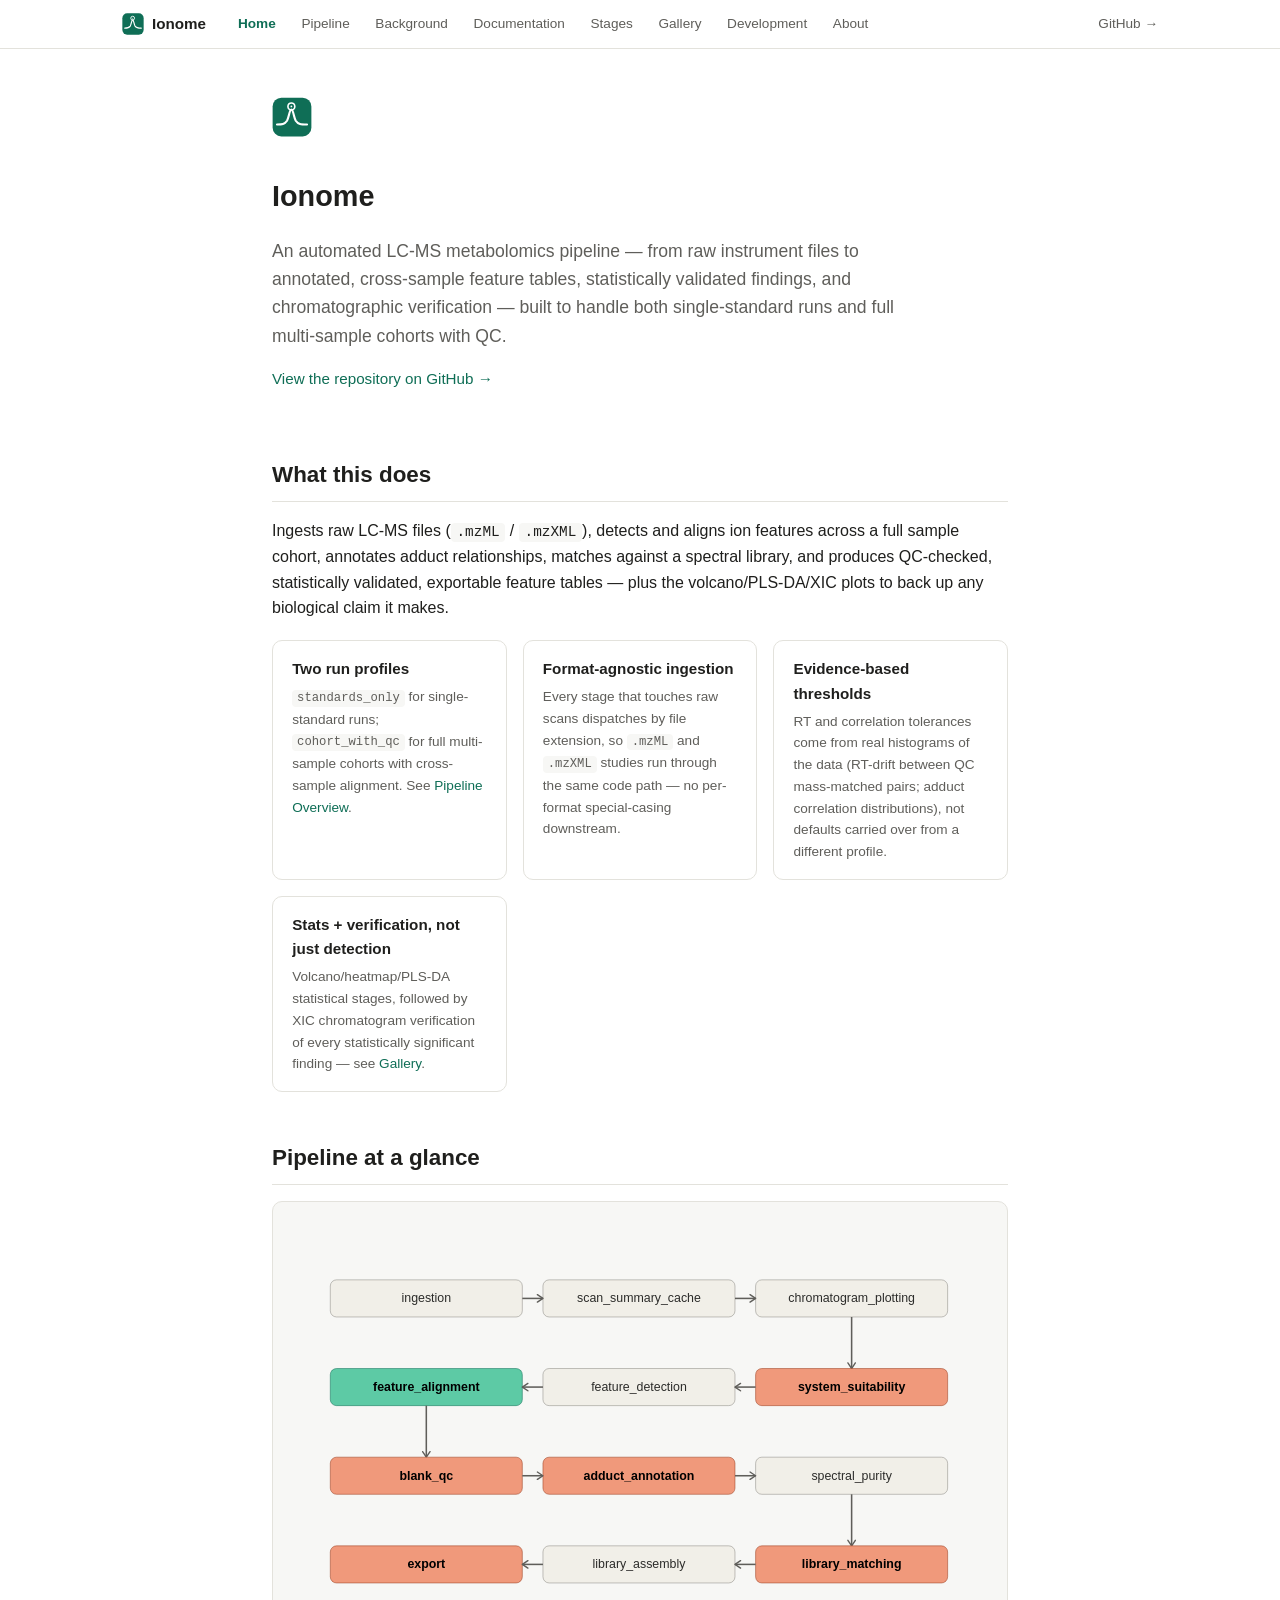
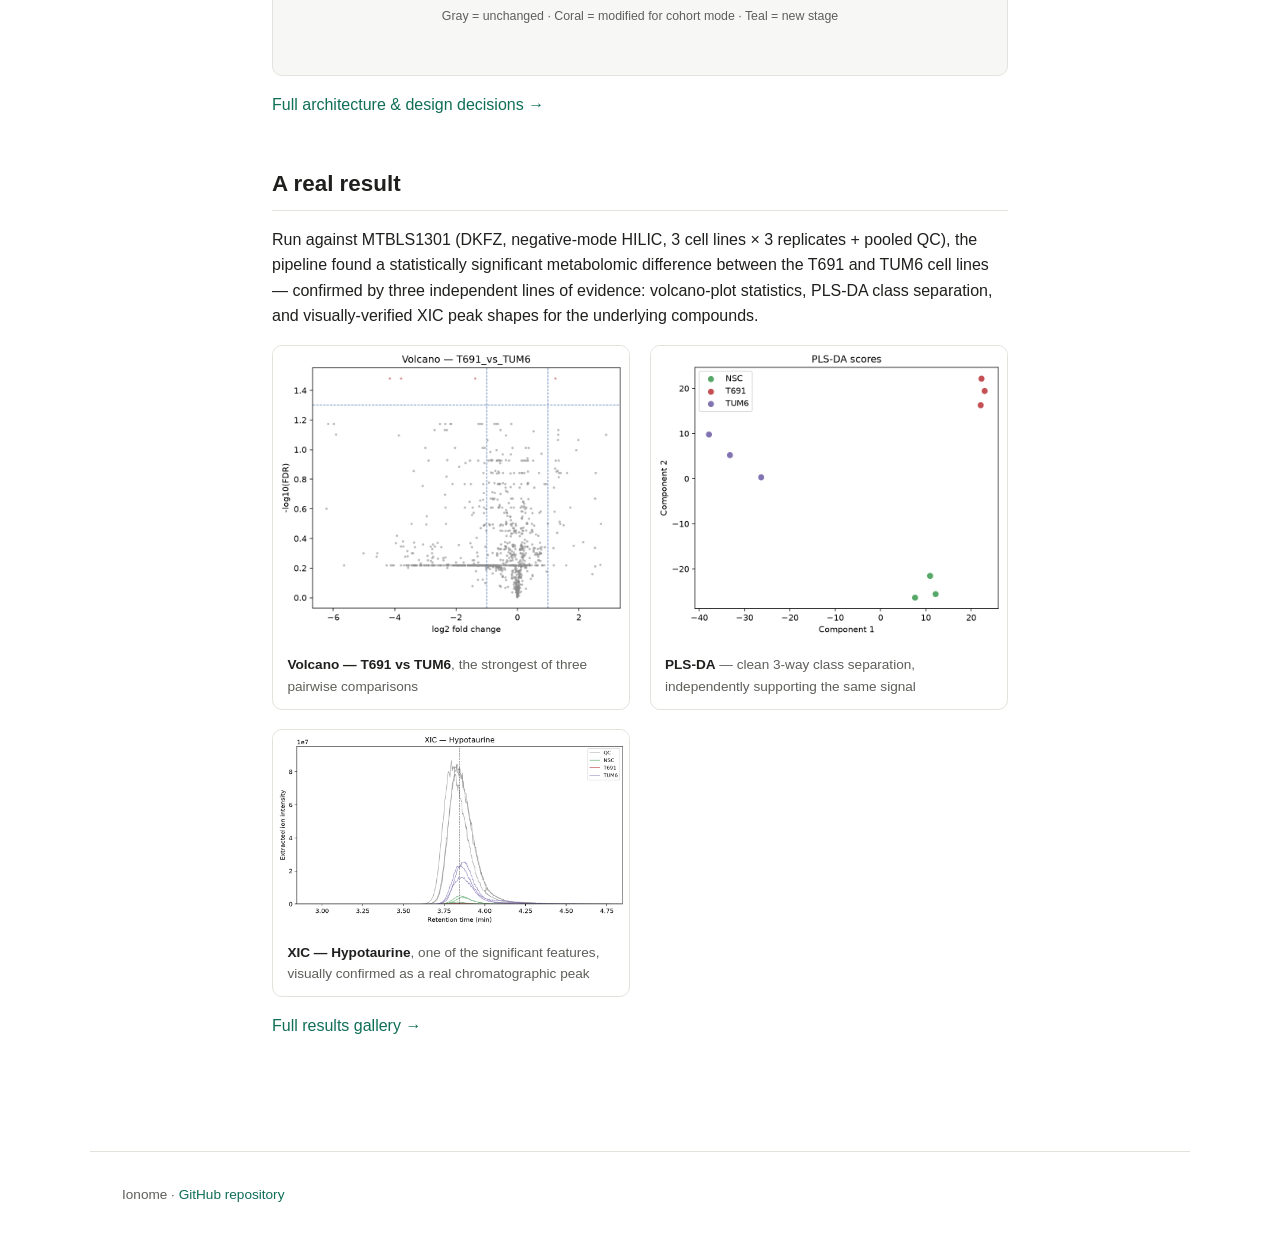
==== docs/index.html @ c23ceeff "restructure into unified workspace" ====
<!DOCTYPE html>
<html lang="en">
<head>
<meta charset="UTF-8">
<meta name="viewport" content="width=device-width, initial-scale=1.0">
<title>Ionome &mdash; Home</title>
<link rel="stylesheet" href="css/style.css">
<link rel="icon" type="image/svg+xml" href="assets/icons/favicon.svg">
<link rel="icon" type="image/png" sizes="32x32" href="assets/icons/favicon-32x32.png">
<link rel="icon" type="image/png" sizes="16x16" href="assets/icons/favicon-16x16.png">
<link rel="apple-touch-icon" href="assets/icons/apple-touch-icon.png">
<link rel="alternate icon" href="favicon.ico">
</head>
<body>

<nav class="site-nav">
  <div class="site-nav-inner">
    <a href="index.html" class="brand"><img src="assets/icons/favicon.svg" alt=""> Ionome</a>
    <a href="index.html" class="current">Home</a>
    <a href="pipeline.html">Pipeline</a>
    <a href="background.html">Background</a>
    <a href="documentation.html">Documentation</a>
    <a href="stages.html">Stages</a>
    <a href="gallery.html">Gallery</a>
    <a href="development.html">Development</a>
    <a href="about.html">About</a>
    <a class="gh-link" href="https://github.com/YOUR_USERNAME/YOUR_REPO" title="TODO: replace with the real repo URL">GitHub &rarr;</a>
  </div>
</nav>

<header class="hero">
  <img class="brand-icon" src="assets/icons/favicon.svg" alt="">
  <h1>Ionome</h1>
  <p class="tagline">
    An automated LC-MS metabolomics pipeline &mdash; from raw instrument files
    to annotated, cross-sample feature tables, statistically validated
    findings, and chromatographic verification &mdash; built to handle both
    single-standard runs and full multi-sample cohorts with QC.
  </p>
  <p class="links">
    <a href="https://github.com/YOUR_USERNAME/YOUR_REPO" title="TODO: replace with the real repo URL">View the repository on GitHub &rarr;</a>
  </p>
</header>

<div class="layout" style="display:block; max-width:800px;">
<main style="max-width:800px;">

<section id="feature-highlights">
  <h2>What this does</h2>
  <p>
    Ingests raw LC-MS files (<code>.mzML</code> / <code>.mzXML</code>),
    detects and aligns ion features across a full sample cohort, annotates
    adduct relationships, matches against a spectral library, and produces
    QC-checked, statistically validated, exportable feature tables &mdash;
    plus the volcano/PLS-DA/XIC plots to back up any biological claim it
    makes.
  </p>

  <div class="feature-list">
    <div class="feature">
      <h4>Two run profiles</h4>
      <p><code>standards_only</code> for single-standard runs; <code>cohort_with_qc</code>
      for full multi-sample cohorts with cross-sample alignment. See <a href="pipeline.html">Pipeline Overview</a>.</p>
    </div>
    <div class="feature">
      <h4>Format-agnostic ingestion</h4>
      <p>Every stage that touches raw scans dispatches by file extension, so
      <code>.mzML</code> and <code>.mzXML</code> studies run through the same
      code path &mdash; no per-format special-casing downstream.</p>
    </div>
    <div class="feature">
      <h4>Evidence-based thresholds</h4>
      <p>RT and correlation tolerances come from real histograms of the
      data (RT-drift between QC mass-matched pairs; adduct correlation
      distributions), not defaults carried over from a different profile.</p>
    </div>
    <div class="feature">
      <h4>Stats + verification, not just detection</h4>
      <p>Volcano/heatmap/PLS-DA statistical stages, followed by XIC
      chromatogram verification of every statistically significant
      finding &mdash; see <a href="gallery.html">Gallery</a>.</p>
    </div>
  </div>
</section>

<section id="pipeline-preview">
  <h2>Pipeline at a glance</h2>
  <div class="diagram-card">
    <img src="assets/diagrams/cohort_with_qc_pipeline.svg" alt="Cohort-with-QC pipeline diagram" style="width:100%">
  </div>
  <p><a href="pipeline.html">Full architecture &amp; design decisions &rarr;</a></p>
</section>

<section id="results-preview">
  <h2>A real result</h2>
  <p>
    Run against MTBLS1301 (DKFZ, negative-mode HILIC, 3 cell lines &times; 3
    replicates + pooled QC), the pipeline found a statistically significant
    metabolomic difference between the T691 and TUM6 cell lines &mdash;
    confirmed by three independent lines of evidence: volcano-plot
    statistics, PLS-DA class separation, and visually-verified XIC peak
    shapes for the underlying compounds.
  </p>
  <div class="gallery-grid">
    <div class="gallery-item">
      <img src="assets/results/volcano_T691_vs_TUM6.png" alt="Volcano plot, T691 vs TUM6">
      <div class="caption"><strong>Volcano &mdash; T691 vs TUM6</strong>, the strongest of three pairwise comparisons</div>
    </div>
    <div class="gallery-item">
      <img src="assets/results/plsda_scores.png" alt="PLS-DA score plot showing clean separation of NSC, T691, TUM6">
      <div class="caption"><strong>PLS-DA</strong> &mdash; clean 3-way class separation, independently supporting the same signal</div>
    </div>
    <div class="gallery-item">
      <img src="assets/results/xic_1312_Hypotaurine.png" alt="XIC verification plot for Hypotaurine">
      <div class="caption"><strong>XIC &mdash; Hypotaurine</strong>, one of the significant features, visually confirmed as a real chromatographic peak</div>
    </div>
  </div>
  <p><a href="gallery.html">Full results gallery &rarr;</a></p>
</section>

</main>
</div>


<footer>
  Ionome &middot; <a href="https://github.com/YOUR_USERNAME/YOUR_REPO" title="TODO: replace with the real repo URL">GitHub repository</a>
</footer>

<script src="js/main.js"></script>
</body>
</html>
---- docs/css/style.css ----
:root {
  --bg: #ffffff;
  --bg-alt: #f7f7f5;
  --text: #1f1f1d;
  --text-muted: #5f5e5a;
  --border: #e3e2dc;
  --accent: #0f6e56;
  --accent-bg: #e1f5ee;
  --coral: #993c1d;
  --coral-bg: #faece7;
  --mono: "SF Mono", "Consolas", "Menlo", monospace;
  --sans: -apple-system, BlinkMacSystemFont, "Segoe UI", Helvetica, Arial, sans-serif;
  --sidebar-width: 240px;
}

* { box-sizing: border-box; }

body {
  margin: 0;
  font-family: var(--sans);
  color: var(--text);
  background: var(--bg);
  line-height: 1.6;
}

a { color: var(--accent); text-decoration: none; }
a:hover { text-decoration: underline; }

/* Site-level nav — separate from nav.sidebar, which is per-page anchor nav */
nav.site-nav {
  border-bottom: 1px solid var(--border);
  background: var(--bg);
  position: sticky;
  top: 0;
  z-index: 10;
}

nav.site-nav .site-nav-inner {
  max-width: 1100px;
  margin: 0 auto;
  padding: 0 2rem;
  display: flex;
  align-items: center;
  gap: 1.6rem;
  height: 3rem;
  overflow-x: auto;
}

nav.site-nav a {
  font-size: 0.85rem;
  color: var(--text-muted);
  white-space: nowrap;
}

nav.site-nav a:hover { color: var(--text); text-decoration: none; }

nav.site-nav a.current {
  color: var(--accent);
  font-weight: 600;
}

nav.site-nav a.gh-link { margin-left: auto; }

nav.site-nav .brand {
  display: flex;
  align-items: center;
  gap: 0.5rem;
  margin-right: 0.4rem;
  color: var(--text);
  font-weight: 600;
  font-size: 0.95rem;
}
nav.site-nav .brand img { height: 22px; width: 22px; display: block; }
nav.site-nav .brand:hover { color: var(--text); }

.hero .brand-icon { height: 40px; width: 40px; margin-bottom: 0.6rem; }

code {
  font-family: var(--mono);
  background: var(--bg-alt);
  padding: 0.1em 0.4em;
  border-radius: 4px;
  font-size: 0.9em;
}

header.hero {
  padding: 3rem 2rem 2rem;
  max-width: 800px;
  margin: 0 auto;
}

header.hero h1 {
  font-size: 1.8rem;
  font-weight: 600;
  margin-bottom: 0.5rem;
}

header.hero p.tagline {
  color: var(--text-muted);
  font-size: 1.1rem;
  max-width: 640px;
}

header.hero .links {
  margin-top: 1rem;
  font-size: 0.95rem;
}

.layout {
  display: flex;
  max-width: 1100px;
  margin: 0 auto;
  padding: 0 2rem 4rem;
  gap: 2.5rem;
  align-items: flex-start;
}

nav.sidebar {
  position: sticky;
  top: 2rem;
  flex: 0 0 var(--sidebar-width);
  border-right: 1px solid var(--border);
  padding-right: 1.5rem;
  max-height: calc(100vh - 4rem);
  overflow-y: auto;
}

nav.sidebar h4 {
  font-size: 0.75rem;
  text-transform: uppercase;
  letter-spacing: 0.05em;
  color: var(--text-muted);
  margin: 1.2rem 0 0.4rem;
}

nav.sidebar h4:first-child { margin-top: 0; }

nav.sidebar ul {
  list-style: none;
  margin: 0;
  padding: 0;
}

nav.sidebar li a {
  display: block;
  padding: 0.25rem 0;
  font-size: 0.9rem;
  color: var(--text-muted);
  border-left: 2px solid transparent;
  padding-left: 0.6rem;
  margin-left: -0.6rem;
}

nav.sidebar li a:hover {
  color: var(--text);
  text-decoration: none;
}

nav.sidebar li a.active {
  color: var(--accent);
  border-left-color: var(--accent);
  font-weight: 600;
}

main {
  flex: 1;
  min-width: 0;
}

section {
  margin-bottom: 3rem;
  scroll-margin-top: 2rem;
}

section h2 {
  font-size: 1.4rem;
  font-weight: 600;
  border-bottom: 1px solid var(--border);
  padding-bottom: 0.5rem;
  margin-bottom: 1rem;
}

section h3 {
  font-size: 1.1rem;
  font-weight: 600;
  margin-top: 2rem;
  margin-bottom: 0.5rem;
}

.diagram-card {
  background: var(--bg-alt);
  border: 1px solid var(--border);
  border-radius: 10px;
  padding: 1rem;
  margin: 1rem 0;
}

.stage {
  border: 1px solid var(--border);
  border-radius: 10px;
  padding: 1.2rem 1.4rem;
  margin-bottom: 1rem;
  scroll-margin-top: 2rem;
}

.stage h3 {
  margin-top: 0;
  font-family: var(--mono);
  font-size: 1rem;
}

.stage .io {
  font-family: var(--mono);
  font-size: 0.85rem;
  color: var(--text-muted);
  background: var(--bg-alt);
  display: inline-block;
  padding: 0.3rem 0.6rem;
  border-radius: 6px;
  margin: 0.4rem 0;
}

.stage .note {
  font-size: 0.9rem;
  color: var(--text-muted);
}

.badge {
  display: inline-block;
  font-size: 0.7rem;
  font-weight: 600;
  text-transform: uppercase;
  letter-spacing: 0.03em;
  padding: 0.15rem 0.5rem;
  border-radius: 20px;
  margin-left: 0.5rem;
  vertical-align: middle;
}

.badge.modified { background: var(--coral-bg); color: var(--coral); }
.badge.new { background: var(--accent-bg); color: var(--accent); }

.diff-table {
  width: 100%;
  border-collapse: collapse;
  font-size: 0.9rem;
  margin: 0.6rem 0;
}

.diff-table th, .diff-table td {
  border: 1px solid var(--border);
  padding: 0.4rem 0.6rem;
  text-align: left;
  vertical-align: top;
}

.diff-table th {
  background: var(--bg-alt);
  font-weight: 600;
  width: 25%;
}

.todo {
  color: var(--text-muted);
  font-style: italic;
  font-size: 0.9rem;
}

.plot-placeholder {
  border: 1px dashed var(--border);
  border-radius: 10px;
  padding: 2rem;
  text-align: center;
  color: var(--text-muted);
  font-size: 0.9rem;
  background: var(--bg-alt);
}

/* Simpler header for non-home pages (hero stays home-only) */
header.page-header {
  padding: 2.2rem 2rem 1.5rem;
  max-width: 800px;
  margin: 0 auto;
}

header.page-header h1 {
  font-size: 1.5rem;
  font-weight: 600;
  margin-bottom: 0.4rem;
}

header.page-header p.tagline {
  color: var(--text-muted);
  font-size: 1rem;
  max-width: 640px;
}

/* Bug/finding callouts — used for the "why should I trust it" narrative:
   real bugs found and fixed, not just clean success stories */
.finding {
  border-left: 3px solid var(--coral);
  background: var(--coral-bg);
  border-radius: 0 8px 8px 0;
  padding: 0.9rem 1.1rem;
  margin: 1rem 0;
  font-size: 0.92rem;
}

.finding .finding-label {
  font-size: 0.7rem;
  font-weight: 700;
  text-transform: uppercase;
  letter-spacing: 0.04em;
  color: var(--coral);
  display: block;
  margin-bottom: 0.3rem;
}

.decision {
  border-left: 3px solid var(--accent);
  background: var(--accent-bg);
  border-radius: 0 8px 8px 0;
  padding: 0.9rem 1.1rem;
  margin: 1rem 0;
  font-size: 0.92rem;
}

.decision .decision-label {
  font-size: 0.7rem;
  font-weight: 700;
  text-transform: uppercase;
  letter-spacing: 0.04em;
  color: var(--accent);
  display: block;
  margin-bottom: 0.3rem;
}

/* Roadmap status markers */
.status-list { list-style: none; margin: 0; padding: 0; }
.status-list li {
  padding: 0.5rem 0 0.5rem 1.6rem;
  border-bottom: 1px solid var(--border);
  position: relative;
  font-size: 0.92rem;
}
.status-list li:last-child { border-bottom: none; }
.status-list li::before {
  content: "";
  position: absolute;
  left: 0;
  top: 0.85rem;
  width: 8px;
  height: 8px;
  border-radius: 50%;
}
.status-list li.done::before { background: var(--accent); }
.status-list li.open::before { background: var(--coral); }
.status-list li.deferred::before { background: var(--text-muted); }
.status-list .status-tag {
  font-size: 0.7rem;
  text-transform: uppercase;
  letter-spacing: 0.03em;
  color: var(--text-muted);
  margin-left: 0.5rem;
}

/* Gallery */
.gallery-grid {
  display: grid;
  grid-template-columns: repeat(auto-fit, minmax(280px, 1fr));
  gap: 1.2rem;
  margin: 1rem 0;
}
.gallery-item {
  border: 1px solid var(--border);
  border-radius: 10px;
  overflow: hidden;
}
.gallery-item img {
  width: 100%;
  display: block;
  background: var(--bg-alt);
}
.gallery-item .caption {
  padding: 0.7rem 0.9rem;
  font-size: 0.85rem;
  color: var(--text-muted);
}
.gallery-item .caption strong { color: var(--text); }

.feature-list {
  display: grid;
  grid-template-columns: repeat(auto-fit, minmax(220px, 1fr));
  gap: 1rem;
  margin: 1.2rem 0;
}
.feature-list .feature {
  border: 1px solid var(--border);
  border-radius: 10px;
  padding: 1rem 1.2rem;
}
.feature-list .feature h4 {
  margin: 0 0 0.3rem;
  font-size: 0.95rem;
}
.feature-list .feature p {
  margin: 0;
  font-size: 0.85rem;
  color: var(--text-muted);
}

footer {
  max-width: 1100px;
  margin: 0 auto;
  padding: 2rem;
  border-top: 1px solid var(--border);
  color: var(--text-muted);
  font-size: 0.85rem;
}

@media (max-width: 800px) {
  .layout { flex-direction: column; }
  nav.sidebar {
    position: static;
    width: 100%;
    max-height: none;
    border-right: none;
    border-bottom: 1px solid var(--border);
    padding-bottom: 1rem;
  }
}

/* --- Added for the Documentation page rewrite: Getting Started tabs, --- */
/* --- API endpoint tables, and code blocks.                          --- */

pre.code-block {
  background: var(--bg-alt);
  border: 1px solid var(--border);
  border-radius: 8px;
  padding: 0.9rem 1.1rem;
  overflow-x: auto;
  font-size: 0.85rem;
  line-height: 1.5;
}
pre.code-block code {
  background: none;
  padding: 0;
  border-radius: 0;
  font-size: inherit;
}

.doc-tabs {
  display: flex;
  gap: 0.4rem;
  margin: 1rem 0 0;
  border-bottom: 1px solid var(--border);
}
.doc-tabs button {
  background: none;
  border: none;
  border-bottom: 2px solid transparent;
  padding: 0.5rem 0.2rem;
  margin-right: 1rem;
  font-size: 0.95rem;
  font-family: var(--sans);
  color: var(--text-muted);
  cursor: pointer;
}
.doc-tabs button.active { color: var(--accent); border-bottom-color: var(--accent); font-weight: 600; }
.doc-tab-panel { display: none; padding-top: 1rem; }
.doc-tab-panel.active { display: block; }

.endpoint-table code { white-space: nowrap; }
.endpoint-table td:first-child { font-weight: 600; }
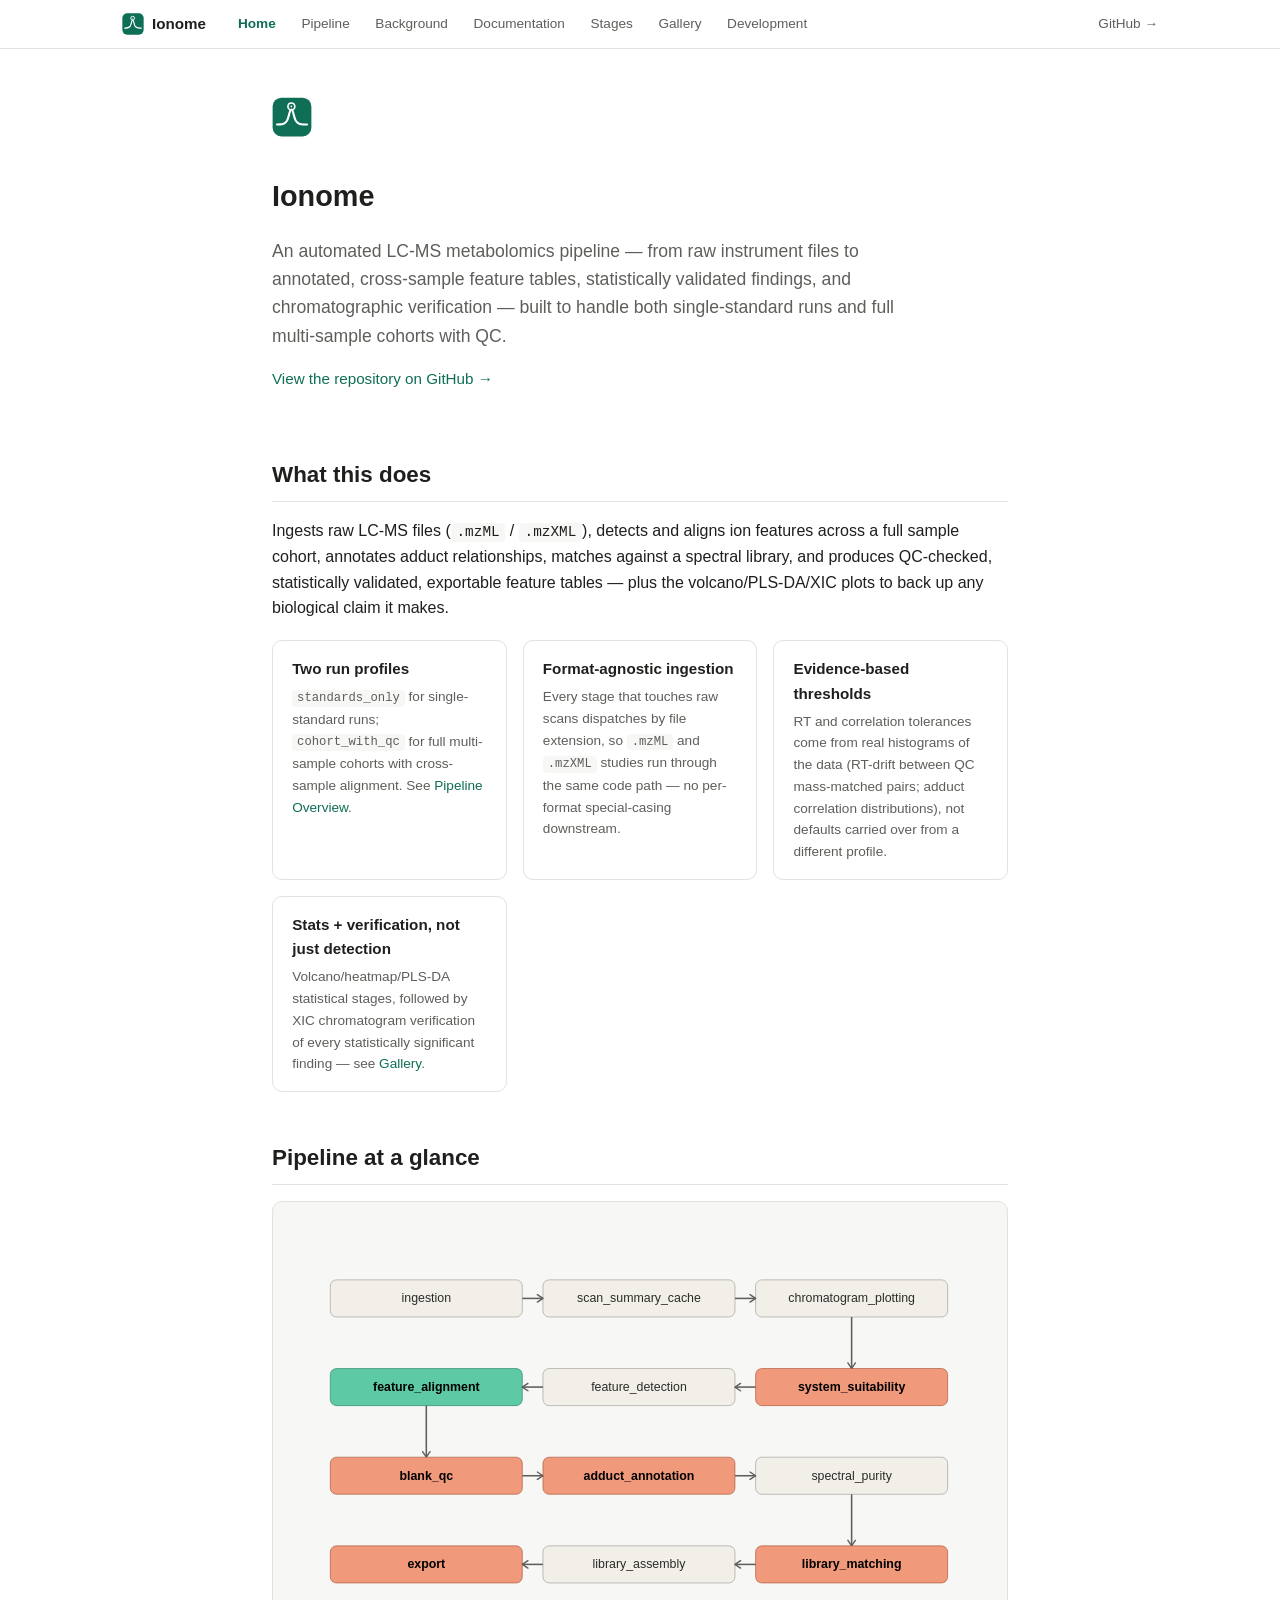
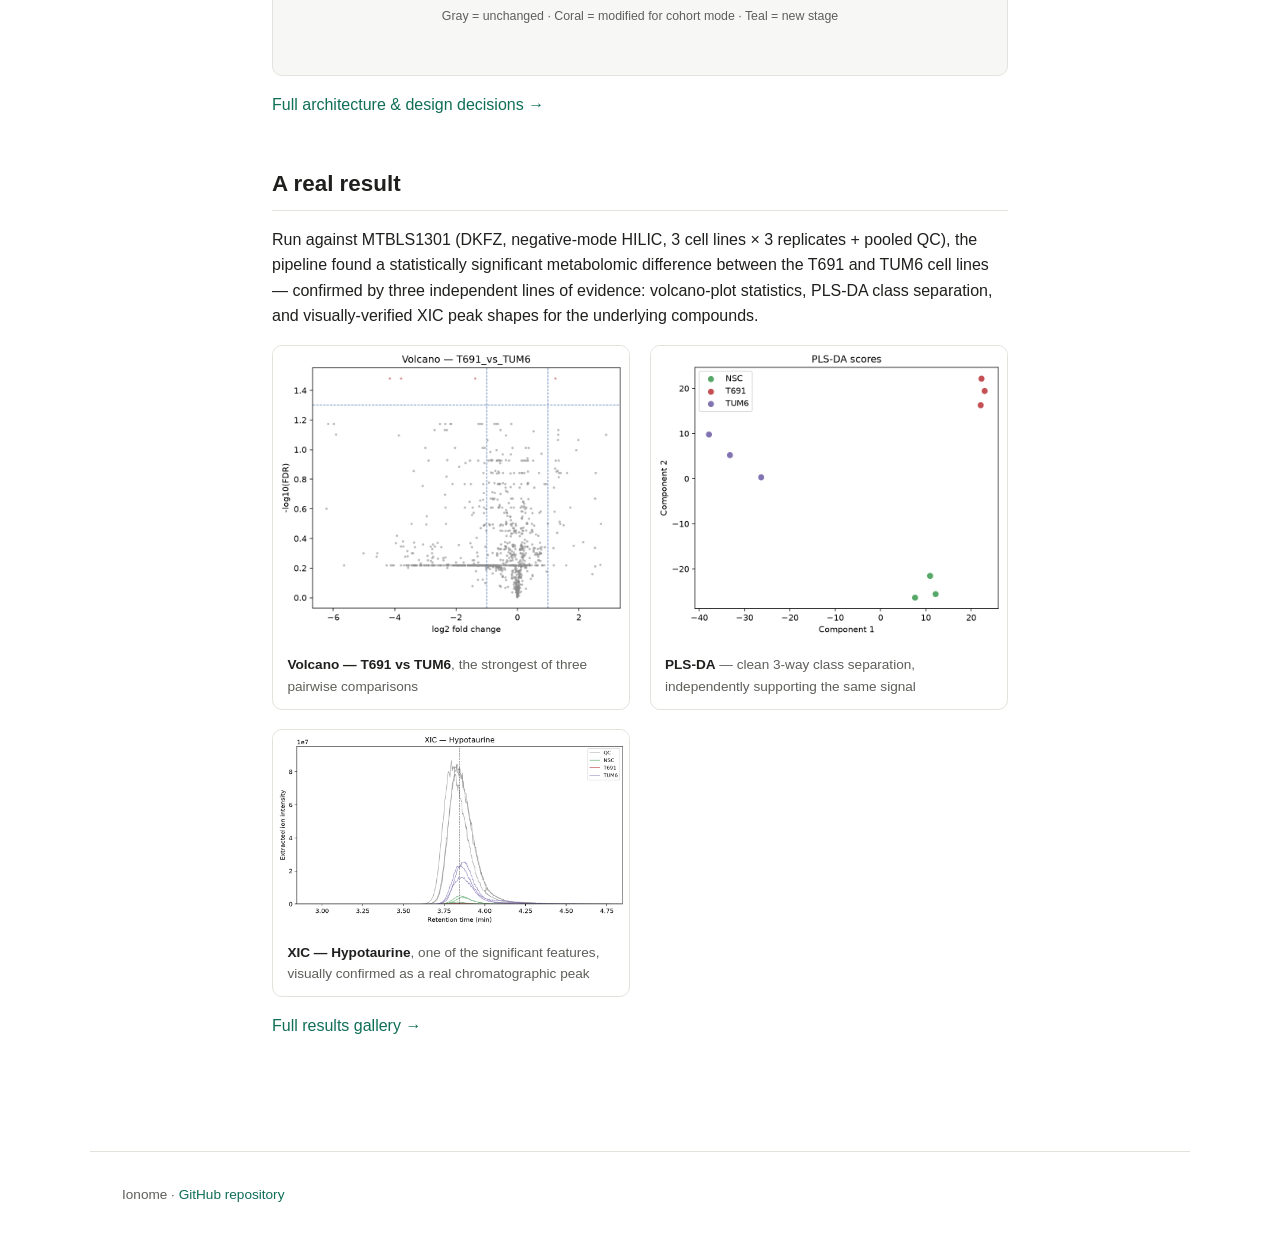
==== commit 8e99e65f: "added" ====
--- a/docs/index.html
+++ b/docs/index.html
@@ -23,7 +23,6 @@
     <a href="stages.html">Stages</a>
     <a href="gallery.html">Gallery</a>
     <a href="development.html">Development</a>
-    <a href="about.html">About</a>
     <a class="gh-link" href="https://github.com/YOUR_USERNAME/YOUR_REPO" title="TODO: replace with the real repo URL">GitHub &rarr;</a>
   </div>
 </nav>
--- a/docs/css/style.css
+++ b/docs/css/style.css
@@ -409,6 +409,19 @@
   color: var(--text-muted);
 }
 
+.doc-tab-panel .screenshot {
+  width: 100%;
+  display: block;
+  border: 1px solid var(--border);
+  border-radius: 8px;
+  background: var(--bg-alt);
+}
+.doc-tab-panel .screenshot-caption {
+  margin: 0.7rem 0 0;
+  font-size: 0.85rem;
+  color: var(--text-muted);
+}
+
 footer {
   max-width: 1100px;
   margin: 0 auto;
